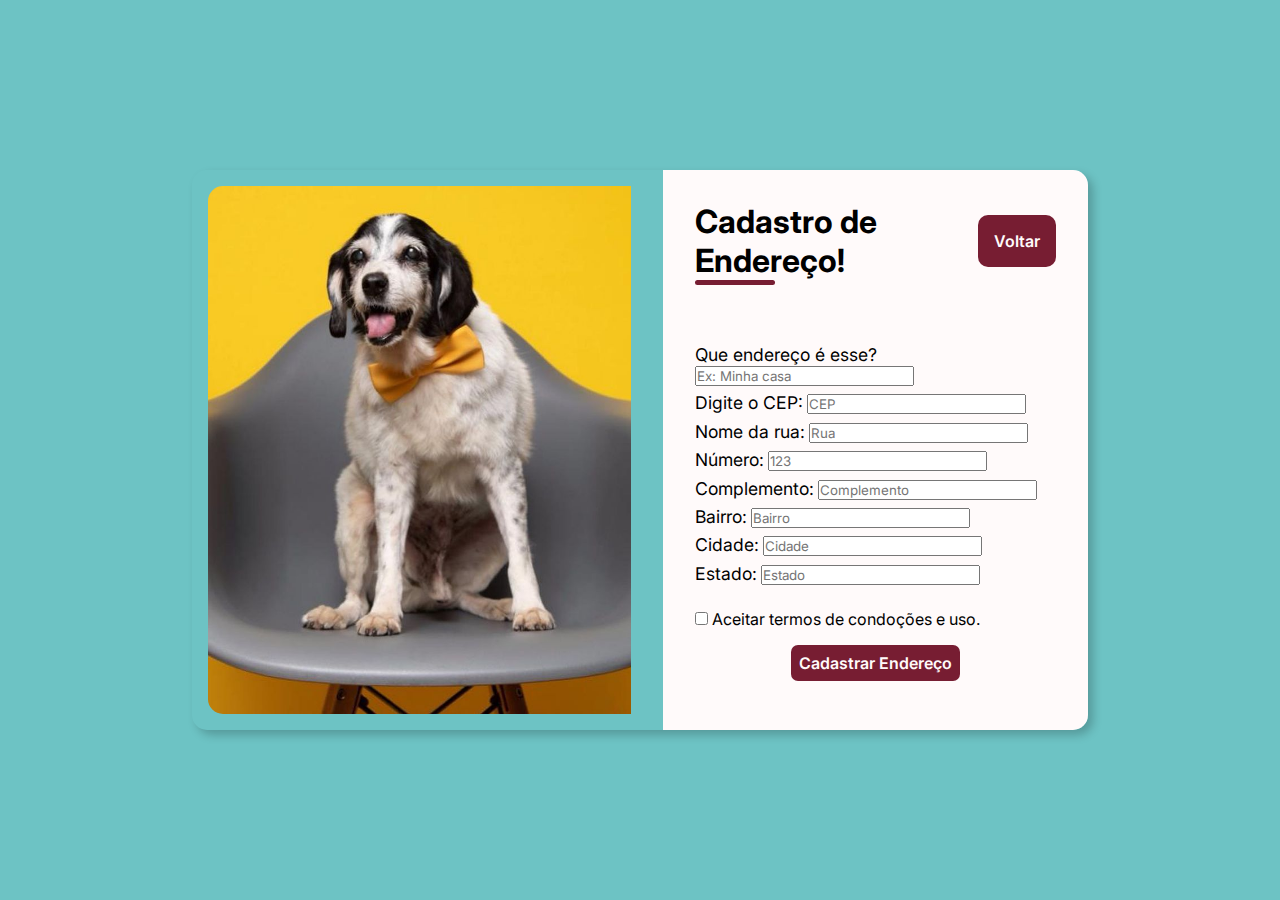
==== HTML/cadastroEndereco.html @ ccdf579f "editarEnd(naoFunciona)" ====
<!DOCTYPE html>
<html lang="pt-br">
<head>
    <meta charset="UTF-8">
    <meta name="viewport" content="width=device-width, initial-scale=1.0">
    <title>Equilibrio Pet</title>
    <link rel="stylesheet" href="../CSS/cadastroEndereco.css">
    <script src="../JS/cadastroEndereco.js" defer></script>
</head>
<body>
    <div class="container">
        <img src="../imgIndex/pitucoAmarelo.jpg" alt="">
        <div class="headerContainer">
        <div class="titleContainer">
            <h1>Cadastro de Endereço!</h1>
            <a href="home.html">Voltar</a>
        </div>
        <form>
            <div class="inputBox">
                <label for="title">Que endereço é esse?</label>
                <input type="text" id="title" placeholder="Ex: Minha casa" required>
            </div>
            <div class="inputBox">
                <label for="cep">Digite o CEP:</label>
                <input type="text" id="cep" placeholder="CEP" required>
            </div>
            <div class="inputBox">
                <label for="rua">Nome da rua:</label>
                <input type="text" id="rua" placeholder="Rua" required>
            </div>
            <div class="inputBox">
                <label for="numero">Número:</label>
                <input type="text" id="numero" placeholder="123">
            </div>
            <div class="inputBox">
                <label for="complemento">Complemento:</label>
                <input type="text" id="complemento" placeholder="Complemento">
            </div>
            <div class="inputBox">
                <label for="bairro">Bairro:</label>
                <input type="text" id="bairro" placeholder="Bairro">
            </div>
            <div class="inputBox">
                <label for="cidade">Cidade:</label>
                <input type="text" id="cidade" placeholder="Cidade" required>
            </div>
            <div class="inputBox">
                <label for="estado">Estado:</label>
                <input type="text" id="estado" placeholder="Estado" required>
            </div>
            <div class="inputBox" id="inputCheck">
                <input type="checkbox" id="termo"> 
                <a href="#" id="terms">Aceitar termos de condoções e uso.</a>
            </div>
            <div class="buttonCadastro">
                <button type="button" id="botaoCadastroEndereco" onclick="cadastroEndereco()">Cadastrar Endereço</button>
            </div>
            
        </form>
        </div>
    </div>
</body>
</html>
---- CSS/cadastroEndereco.css ----
@import url('https://fonts.googleapis.com/css2?family=Inter:ital,opsz,wght@0,14..32,100..900;1,14..32,100..900&display=swap');

:root{
    --cor-primaria:#6dc3c4;
    --cor-secundaria:#771d32;
    --cor-neutra: #fffafa;
}

*{
    margin: 0;
    padding: 0;
    box-sizing: border-box;
    font-family: 'Inter', sans-serif;
}

body{
    background-color: var(--cor-primaria);
    width: 100%;
}

.container{
    display: flex;
    position: absolute;
    width: 70%;
    top: 50%;
    left: 50%;
    transform: translate(-50%, -50%);
    border-radius: 15px;
    box-shadow: 5px 5px 10px rgba(0, 0, 0, .212);

}

img{
    height: 33rem;
    border-radius: 15px 0 0 15px;
    margin: 1rem;
}

.headerContainer{
    padding: 2rem;
    margin-left: 1rem;
    background-color: var(--cor-neutra);
    border-radius: 0 15px 15px 0;
}

.titleContainer{
    display: flex;
    align-items: center;
    margin-bottom: 4rem;
}

.titleContainer a{
    text-decoration: none;
    background-color: var(--cor-secundaria);
    color: var(--cor-neutra);
    padding: 1rem;
    border-radius: 10px;
    font-weight: 600;
    transition: .4s ease;
}

.titleContainer a:hover{
    background-color: var(--cor-primaria);
    border: 2px solid var(--cor-secundaria);
    color: var(--cor-secundaria);
}

.titleContainer h1::after {
    content: '';
    display: block;
    width: 5rem;
    height: 0.3rem;
    background-color: var(--cor-secundaria);
    margin: 0 auto;
    position: absolute;
    border-radius: 10px;
}

form .inputBox{
    margin-bottom: .4rem;
}

form .inputBox label{
    font-size: 1.1rem;
    font-weight: 400;
}

#inputCheck{

    margin-top: 1.5rem;
    margin-bottom: 1rem;
}

#terms{
    text-decoration: none;
    color: #000;
    font-size: 1rem;
    transition: .4s ease;
}

#terms:hover{
    color: var(--cor-secundaria);
    text-decoration: underline;
    font-size: 1.1rem;
}

.buttonCadastro{
    display: flex;
    justify-content: center;
}

button{
    background-color: var(--cor-secundaria);
    color: var(--cor-neutra);
    font-size: 1rem;
    padding: 0.5rem;
    font-weight: 600;
    border: none;
    border-radius: 7px;
    transition: .4s ease;
}

button:hover{
    background-color: var(--cor-primaria);
    border: 2px solid var(--cor-secundaria);
    color: var(--cor-secundaria);
}
@media (max-width: 450px) {
    body{
        background-color: var(--cor-neutra);
    }

    img {
        display: none;
    }

    .container {
        position: absolute;
        top: 0;
        left: 0;
        transform: translate(0%);
        width: 100%; 
        height: auto;
        box-shadow: none;
        background-color: var(--cor-neutra);
        border-radius: 0; 
    }

    .headerContainer {
        width: 100%;
        background-color: var(--cor-neutra); 
        border-radius: 15px;
    }

    .inputBox{
        display: flex;
        flex-direction: column;
    }

    #inputCheck{
        display: flex;
    }

    .inputBox input{
        width: 80%;
    }

    .buttonCadastro button {
        width: 100%;
        padding: 1rem;
    }

}


@media (max-width: 860px) {
    .container {
        width: 90%;
        flex-direction: column; 
        box-shadow: 0 0 0 0;
    }

    img {
        position: absolute;
        z-index: -1;
        opacity: 0.3;
        top: 0;
        left: 0;
        width: 100%; 
        height: 100%;
        border-radius: 15px;
    }

    .headerContainer {
        z-index: 1;
        width: 100%;
        background-color: transparent;
    }

    button {
        width: 100%;
        padding: 1rem;
    }
}
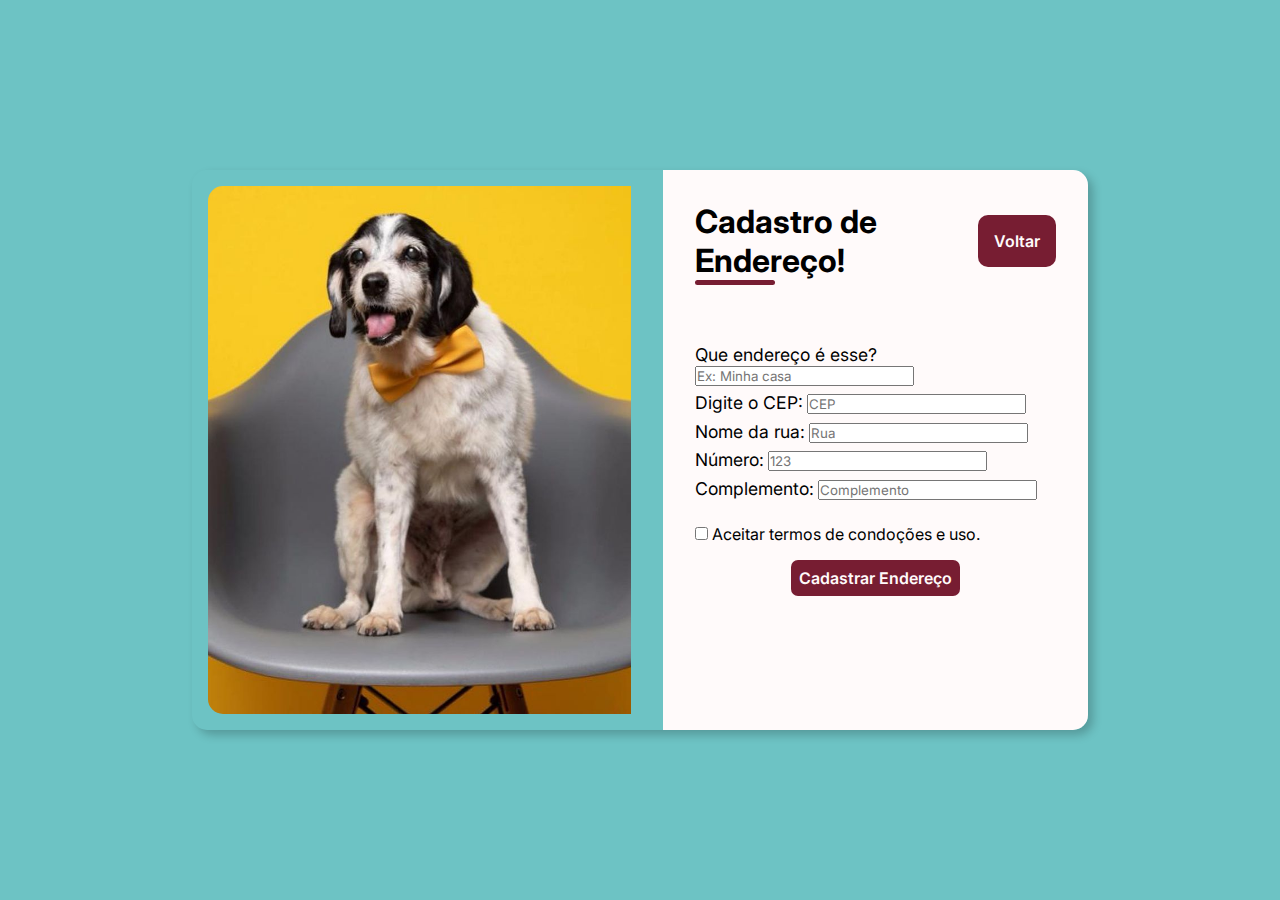
==== commit 8d6f9827: "EditaEndereco" ====
--- a/HTML/cadastroEndereco.html
+++ b/HTML/cadastroEndereco.html
@@ -36,18 +36,6 @@
                 <label for="complemento">Complemento:</label>
                 <input type="text" id="complemento" placeholder="Complemento">
             </div>
-            <div class="inputBox">
-                <label for="bairro">Bairro:</label>
-                <input type="text" id="bairro" placeholder="Bairro">
-            </div>
-            <div class="inputBox">
-                <label for="cidade">Cidade:</label>
-                <input type="text" id="cidade" placeholder="Cidade" required>
-            </div>
-            <div class="inputBox">
-                <label for="estado">Estado:</label>
-                <input type="text" id="estado" placeholder="Estado" required>
-            </div>
             <div class="inputBox" id="inputCheck">
                 <input type="checkbox" id="termo"> 
                 <a href="#" id="terms">Aceitar termos de condoções e uso.</a>
